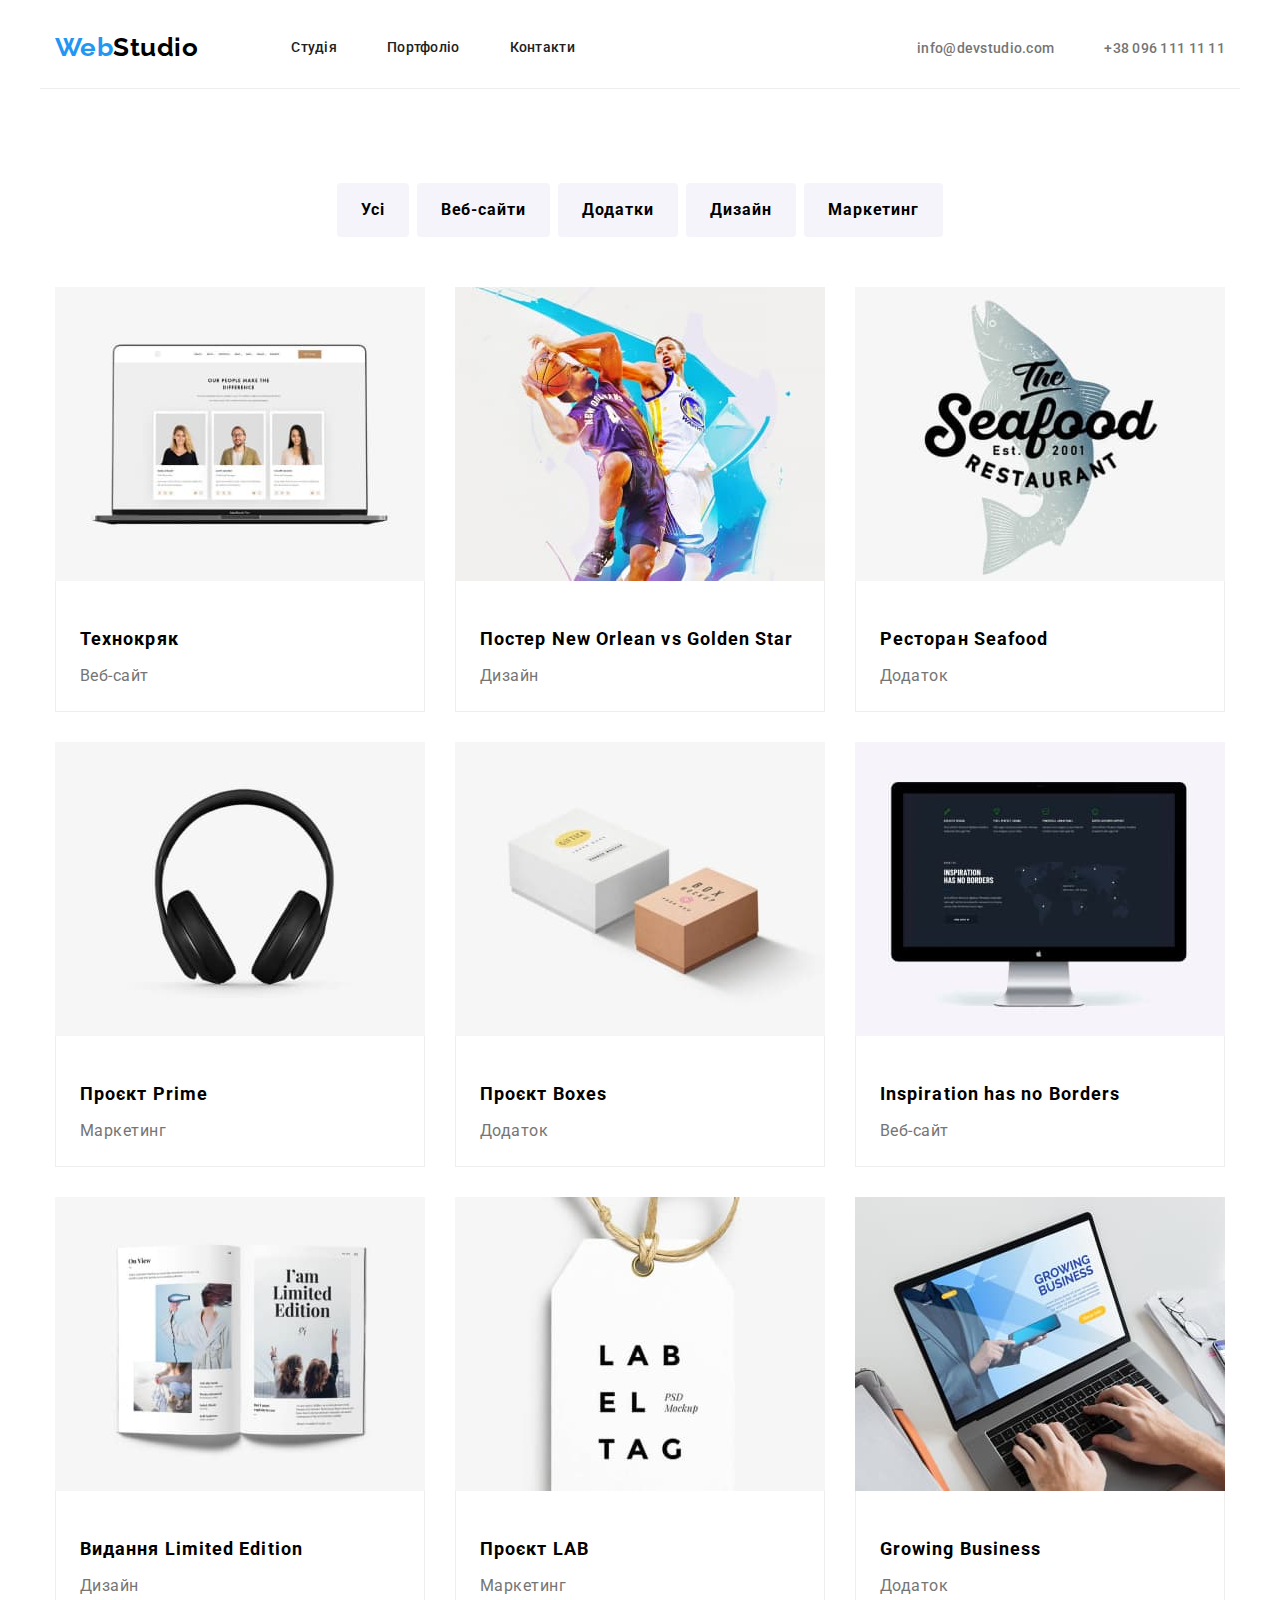
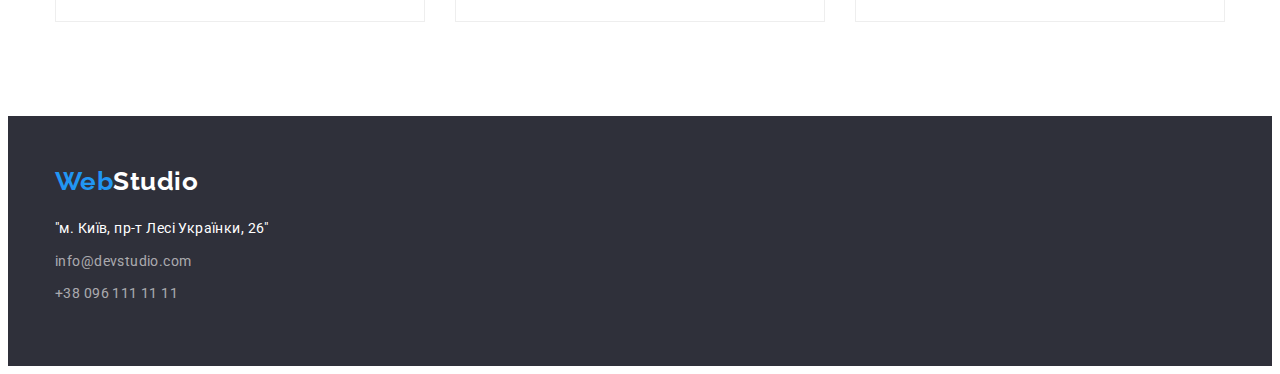
==== portfolio.html @ 7023fb93 "Summary" ====
<!DOCTYPE html>
<html lang="en">
<head>
    <meta charset="UTF-8">
    <meta http-equiv="X-UA-Compatible" content="IE=edge">
    <meta name="viewport" content="width=device-width, initial-scale=1.0">
        <link href="https://fonts.googleapis.com/css2?family=Raleway:wght@700&family=Roboto:wght@400;500;700;900&display=swap" 
    rel="stylesheet">
    <link rel="stylesheet" href="https://cdnjs.cloudflare.com/ajax/libs/modern-normalize/1.1.0/modern-normalize.min.css" integrity="sha512-wpPYUAdjBVSE4KJnH1VR1HeZfpl1ub8YT/NKx4PuQ5NmX2tKuGu6U/JRp5y+Y8XG2tV+wKQpNHVUX03MfMFn9Q==" crossorigin="anonymous" referrerpolicy="no-referrer" />
    <link rel="stylesheet" href="./styles.css">
    <title>Портфоліо</title>
</head>
<body>
    <header class="page-header">
        
        <nav class=" container main-nav">
        <a href="./index.html" class="logo"><span class="logo-blue">Web</span>Studio</a> 
        <ul class="site-nav list">
            <li class="item"><a href="./index.html"  class="link">Студія</a></li>
            <li class="item"><a href="./portfolio.html" class="link">Портфоліо</a></li>
            <li class="item"><a href="" class="link">Контакти</a></li>

        </ul>
        <ul class="auth-nav list">
            <li class="item"><a href="mailto:info@devstudio.com"class="link">info@devstudio.com</a></li>
            <li class="item"><a href="tel:+380961111111" class="link"></a><span class="link">+38 096 111 11 11</span></li>
        </ul>
    </nav>
    
</header>
   
    <main>
<h1 class="hero-titel visually-hidden">Портфоліо</h1>
<!-- Фільтр портфоліо -->
<section class="section">
    <div class="container">
    <h2 class="section-titel visually-hidden">Перелік портфоліо</h2>
    <ul class="list filter-list">
        <li class="item"><button type="button" class="button ">Усі</button></li>
        <li class="item"><button type="button" class="button ">Веб-сайти</button></li>
        <li class="item"><button type="button" class="button ">Додатки</button></li>
        <li class="item"><button type="button" class="button ">Дизайн</button></li>
        <li class="item"><button type="button" class="button ">Маркетинг</button></li>
    </ul>
    </div>

<!-- Деталі портфоліо -->

    <div class="container">
        <h2 class="section-titel visually-hidden">Деталі портфоліо</h2>
        <ul class="list portfolio-list">
            <li class="portfolio-item">
                <img src="./images/portfoliocard1.jpg" alt="Технокряк" width="370">
                <div class="portfolio-list-name">
                    <h3 class="section-titel portfolio-titel">Технокряк</h3>
                <p class="portfolio-descr">Веб-сайт</p>
                </div>
            </li>
            <li class="portfolio-item">
                <img src="./images/portfoliocard2.jpg" alt="Постер New Orlean vs Golden Star" width="370">
                <div class="portfolio-list-name">
                    <h3 class="section-titel portfolio-titel">Постер New Orlean vs Golden Star</h3>
                <p class="portfolio-descr">Дизайн</p>
                </div>
            </li>
            <li class="portfolio-item">
                <img src="./images/portfoliocard3.jpg" alt="Ресторан Seafood" width="370">
                <div class="portfolio-list-name">
                    <h3 class="section-titel portfolio-titel">Ресторан Seafood</h3>
                <p class="portfolio-descr">Додаток</p>
                </div>
            </li>
            <li class="portfolio-item">
                <img src="./images/portfoliocard4.jpg" alt="Проєкт Prime" width="370">
                <div class="portfolio-list-name">
                    <h3 class="section-titel portfolio-titel">Проєкт Prime</h3>
                <p class="portfolio-descr">Маркетинг</p>
                </div>
            </li>
            <li class="portfolio-item">
                <img src="./images/portfoliocard5.jpg" alt="Проєкт Boxes" width="370">
                <div class="portfolio-list-name">
                    <h3 class="section-titel portfolio-titel">Проєкт Boxes</h3>
                <p class="portfolio-descr">Додаток</p>
                </div>
            </li>
            <li class="portfolio-item">
                <img src="./images/portfoliocard6.jpg" alt="Inspiration has no Borders" width="370">
                <div class="portfolio-list-name">
                    <h3 class="section-titel portfolio-titel">Inspiration has no Borders</h3>
                <p class="portfolio-descr">Веб-сайт</p>
                </div>
            </li>
            <li class="portfolio-item">
                <img src="./images/portfoliocard7.jpg" alt="Видання Limited Edition" width="370">
                <div class="portfolio-list-name">
                    <h3 class="section-titel portfolio-titel">Видання Limited Edition</h3>
                <p class="portfolio-descr">Дизайн</p>
                </div>
            </li>
            <li class="portfolio-item">
                <img src="./images/portfoliocard8.jpg" alt="Проєкт LAB" width="370">
                <div class="portfolio-list-name">
                    <h3 class="section-titel portfolio-titel">Проєкт LAB</h3>
                <p class="portfolio-descr">Маркетинг</p>
                </div>
            </li>
            <li class="portfolio-item">
                <img src="./images/portfoliocard9.jpg" alt="Growing Business" width="370">
                <div class="portfolio-list-name">
                    <h3 class="section-titel portfolio-titel">Growing Business</h3>
                <p class="portfolio-descr">Додаток</p>
                </div>
            </li>
        </ul>
    </div>
</section>
    </main>
    <!-- Підвал -->
    <footer class="page-footer">
        <div class="container">
        <a href="./index.html" class="logo"><span class="logo-blue">Web</span><span class="logo-wight">Studio</span></a>
        <address>
        <ul class="footer-nav list">
            <li class="item"><a href="м.Київ,пр-тЛесіУкраїнки,26" class="link-address">"м. Київ, пр-т Лесі Українки, 26"</a></li>
            <li class="item"><a href="mailto:info@devstudio.com" class="link-footer">info@devstudio.com</a></li>
            <li class="item"><a href="tel:+380961111111" ></a><span class="link-footer">+38 096 111 11 11</span></li>
        </ul>
        </address>
        </div>
        </footer>
</body>
</html>
---- styles.css ----
/* Roboto 900 700 500 400 */
/* Raleway 700 */


*{
    /* outline: 2px solid green; */
    box-sizing: border-box;
}

:root{
    --primary-acent-color:#2196F3;
    --title-test-color:  #757575;
    --section-titel-color: #000000;
    --primary-link-color: #212121;
    --hero-titel-color: #FFFFFF;
    --link-footer-color: rgba(255, 255, 255, 0.6);
    --indent: 30px;
    --items: 3;
    }


body{
    background-color: var(--hero-titel-color);
    color: var(--title-test-color);
    font-family: Roboto, sans-serif;
    letter-spacing: 0.03em;
}

h1,h2,h3,ul,p{
    margin: 0;
}
ul{
    padding-left: 0;
}

img{
    display: block;
    }

.container{
    width: 1200px;
    margin: 0 auto;
    padding-left: 15px;
    padding-right: 15px;
}

.section{
    padding-top: 94px;
    padding-bottom: 94px;
}

.logo{
    color: #000000;
}
.logo-blue{
    color: #2196F3;
}

.logo,
.logo-blue{
    font-family: 'Raleway';
    font-weight: 700;
    font-size: 26px;
    line-height: 1.2;
    text-decoration: none;
    }

.list{
    list-style: none;
    display: block;
}

/* Main-nav */

.main-nav{
    display: flex;
    align-items: center;
    border-bottom: 1px solid #EEE;
}
/* Site nav */
.site-nav{
    display: flex;
    margin-left: 93px;
} 

.site-nav .item:not(:last-child){
    margin-right: 50px;
}

.site-nav .link,
.footer-nav .link {
   display: block;
   padding-top: 32px;
   padding-bottom: 32px;
    color: var(--primary-link-color);
    font-family: 'Roboto';
    font-size: 14px;
    line-height: 1.14;
    letter-spacing: 0.02em;
    font-weight: 500;
    text-decoration: none;
}

.site-nav .link:hover,
.site-nav .link:focus {
    color: var(--primary-acent-color);
}

/* Auth-nav */

.auth-nav{
    display: flex;
    margin-left: auto;
} 
.auth-nav .item +.item{
    margin-left: 50px;
}
.auth-nav .link{
    color: var(--title-test-color);
    font-family: 'Roboto';
    font-size: 14px;
    line-height: 1.14;
    letter-spacing: 0.02em;
    font-weight: 500;
    text-decoration: none;

}
.auth-nav .link:hover,
.auth-nav .link:focus {
    color: var(--primary-acent-color);
}
/* Hero */
.hero{
    background-color: #2F303A;
    text-align: center;
    padding-top: 200px;
    padding-bottom: 200px;
}
.hero-titel{
    color: #FFFFFF;
    font-weight: 900;
    font-size: 44px;
    line-height: 1.36;
    letter-spacing: 0.06em;
    text-transform: uppercase; 
    padding-bottom: 30px;
}

/* Hidden titels */

.visually-hidden {
    position: absolute;
    width: 1px;
    height: 1px;
    margin: -1px;
    border: 0;
    padding: 0;
    white-space: nowrap;
    clip-path: inset(100%);
    clip: rect(0 0 0 0);
    overflow: hidden;
  }

/* Section features */

.features-list,
.list-work,
.team-list
{
    display: flex;
    flex-wrap: wrap;
    justify-content: space-between;
}
.features-list .item{
    width: 270px;
}
.titel-features{
    margin-bottom: 10px;
}
.section-titel{
    color: var(--section-titel-color);
    font-weight: 700;
    font-size: 14px;
    line-height: 1.14;
    letter-spacing: 0.03em;
    text-transform: uppercase;
}

.features{
    font-size: 14px;
    line-height: 1.7;
    letter-spacing: 0.03em;
}
/* Work */
.h2-titel,
.team-titel{
    margin-bottom: 50px;
    font-weight: 700;
    font-size: 36px;
    line-height: 1.16;
    text-align: center;
    letter-spacing: 0.03em;  
    text-transform: none; 
}
.nopadding-section{
    padding-top: 0;
}


/* Team */
.section-team{
    background-color: #F5F4FA;
    padding-bottom: 94px;
}

.team-list{
    text-align: center;
}
.team-name{
    font-weight: 500;
    font-size: 16px;
    line-height: 1.18;
    letter-spacing: 0.03em;
    text-transform: none;
    }

.team-job{
    font-size: 16px;
    line-height: 1.18;
    letter-spacing: 0.03em;
    text-transform: none;
    margin-top: 10px;
    }

.team-list-name{
    padding-top: 30px;
    padding-bottom: 30px;
}


/* Footer */
.page-footer{
    background-color: #2F303A;
}
.logo-wight,
.link-address{
    color: #FFFFFF;
   }

.link-address,
.link-footer{
    font-weight: 400;
    font-size: 14px;
    font-style: normal;
    line-height: 1.7;
    letter-spacing: 0.03em;
    text-decoration: none;
   }

.link-footer{
    color: rgba(255, 255, 255, 0.6);
}
.footer-nav{
    margin-top: 20px;
}

.footer-nav .item +.item{
    margin-top: 9px;
}
/* Portfolio */

/* Filter portfolio */

.filter-list{
    display: flex;
    flex-wrap: wrap;
    justify-content: center;
    padding-bottom: 50px;
}

.filter-list .item +.item{
    margin-left: 8px;
}

/* Button-portfolio */

.button{
    color: var(--section-titel-color);
    background-color: #F5F4FA;;
    display: inline-block;
    padding: 12px 24px;
    font-family: inherit;
    cursor: pointer;
    font-weight: 700;
    font-size: 16px;
    line-height: 1.87;
    letter-spacing: 0.06em;
    border: 2px;
    border-radius: 4px;
    border-color: var(--primary-acent-color);

}
.button.primary{
    color: var(--primary-acent-color);
    background-color: var(--hero-titel-color);
}
.button.secondary{
    color: var(--hero-titel-color);
    background-color: var(--primary-acent-color);
    border: 2px;
    border-radius: 4px;
    border-color: var(--primary-acent-color);
    font-weight: 700;
    font-size: 16px;
    line-height: 1.87;
    letter-spacing: 0.06em;
    
}

.button:hover,
.button:focus{
    color: var(--hero-titel-color);
    background-color: var(--primary-acent-color);
    border-color: var(--primary-acent-color);
}

.button.button.secondary:hover,
.button.button.secondary:focus{
    color: var(--section-titel-color);
    background-color: #F5F4FA;
    border-color: #F5F4FA;
}


/* Portfolio ditalies */

.portfolio-titel{
    font-weight: 700;
    font-size: 18px;
    line-height: 2;
    letter-spacing: 0.06em;
    text-transform: none;
}

.portfolio-descr{
    font-size: 16px;
    line-height: 1.87;
    letter-spacing: 0.03em;
    text-transform: none
}

.portfolio-list{
    display: flex;
    flex-wrap: wrap;
    justify-content: space-between;
    gap: var(--indent)
    }

.portfolio-titel{
    margin-top: 20px;
    margin-bottom: 4px;
}

.page-footer{
    padding-top: 50px;
    padding-bottom: 60px;
}
.portfolio-list-name{
    padding: 20px 24px;
    border: 1px solid #EEE;
    border-top: none;
    
}
.portfolio-item{
    flex-basis: calc((100% - ( var(--indent) * (var(--items)-1 )))/ var(--items) );
}
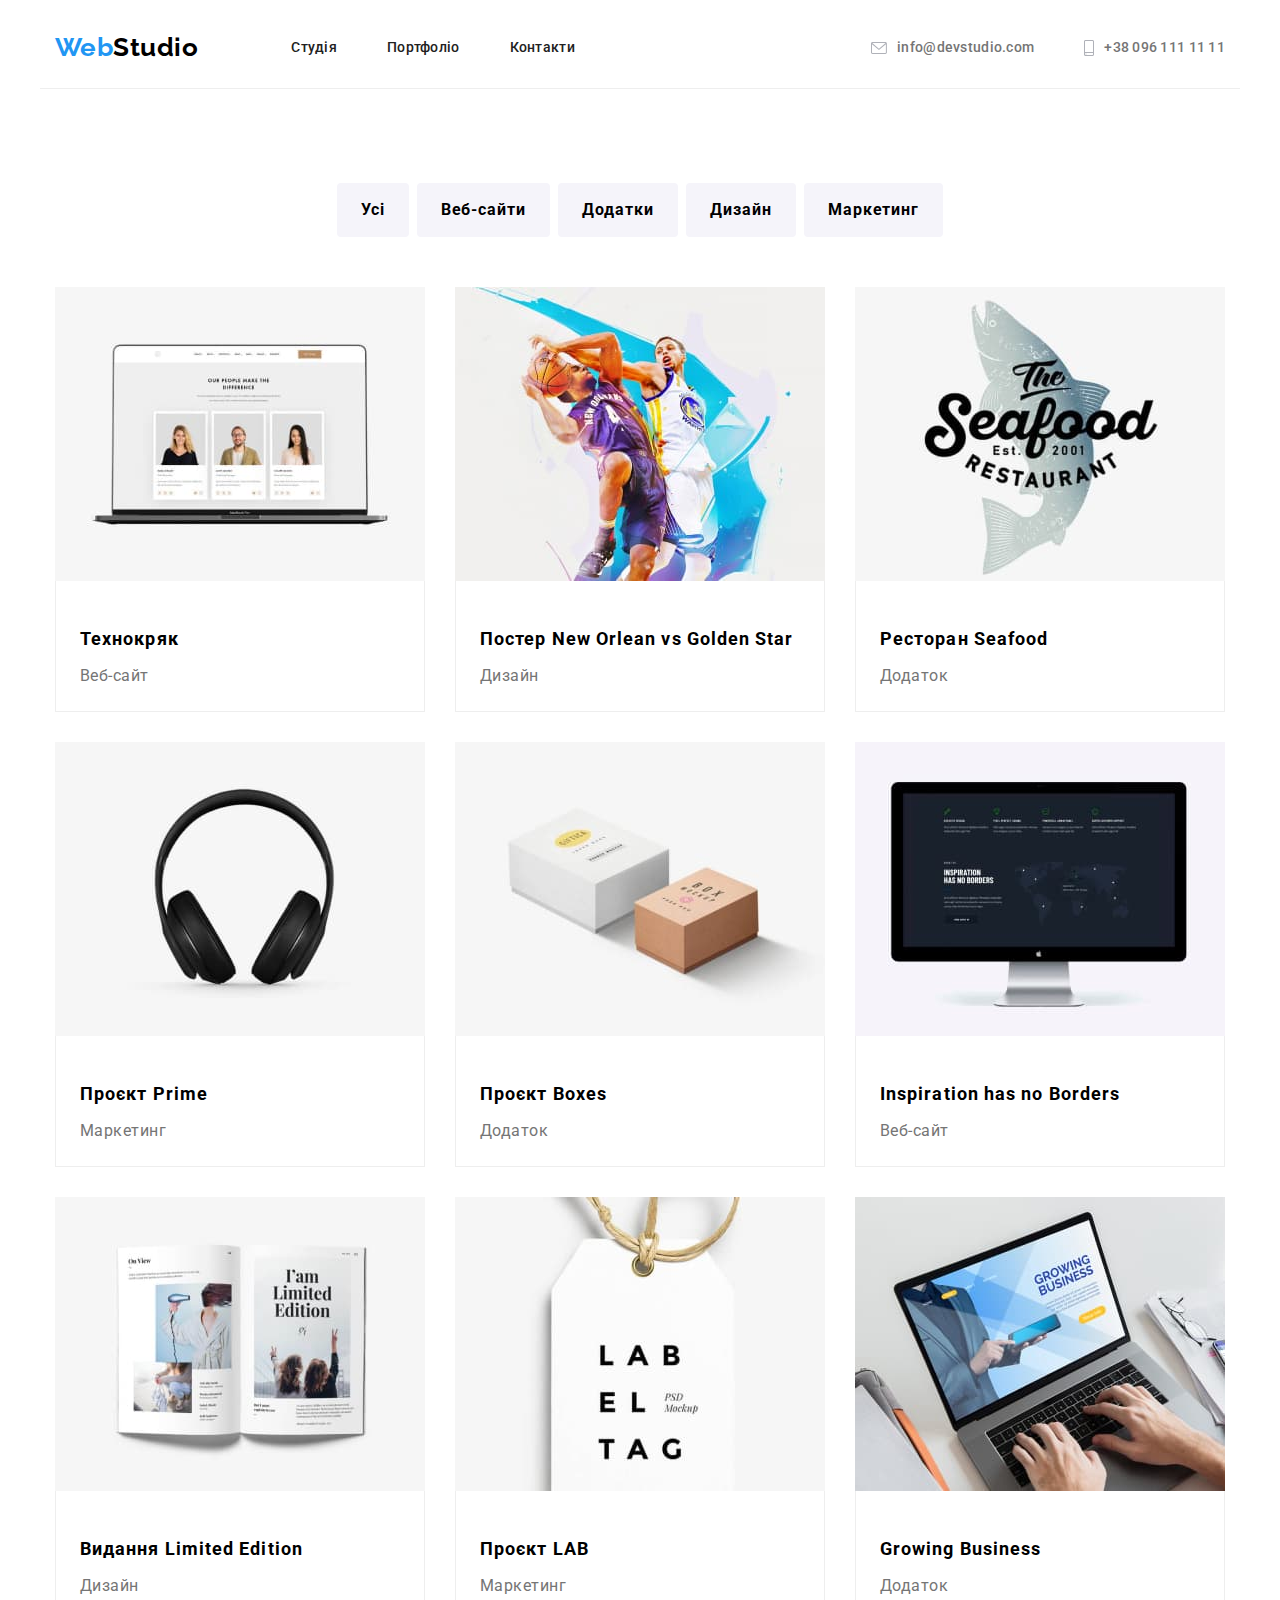
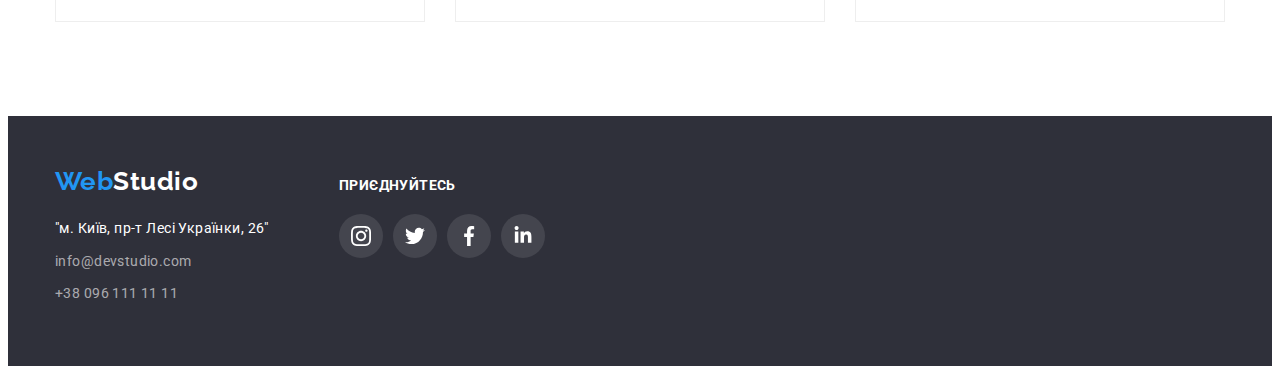
==== commit 8c8e9957: "update" ====
--- a/portfolio.html
+++ b/portfolio.html
@@ -22,10 +22,30 @@
 
         </ul>
         <ul class="auth-nav list">
-            <li class="item"><a href="mailto:info@devstudio.com"class="link">info@devstudio.com</a></li>
-            <li class="item"><a href="tel:+380961111111" class="link"></a><span class="link">+38 096 111 11 11</span></li>
-        </ul>
-    </nav>
+            <li class="item">
+                <a href="mailto:info@devstudio.com"class="link">
+                <svg
+                class="mail-icons"
+                width="20px"
+                hight="20px">
+                    <use href="./images/icons.svg#icon-mail"></use>
+                </svg>
+                info@devstudio.com
+                </a>
+            </li>
+            <li class="item">
+                <a href="tel:+380961111111" class="link">
+                    <svg
+                    class="smartphone-icons"
+                    width="20px"
+                    hight="20px">
+                        <use href="./images/icons.svg#icon-smartphone"></use>
+                    </svg>   
+                    +38 096 111 11 11    
+            </a>
+            </li>
+        </ul>
+        </nav>
     
 </header>
    
@@ -118,8 +138,10 @@
     </main>
     <!-- Підвал -->
     <footer class="page-footer">
-        <div class="container">
-        <a href="./index.html" class="logo"><span class="logo-blue">Web</span><span class="logo-wight">Studio</span></a>
+        <div class="container footer-container">
+    
+        <div>
+            <a href="./index.html" class="logo"><span class="logo-blue">Web</span><span class="logo-wight">Studio</span></a>
         <address>
         <ul class="footer-nav list">
             <li class="item"><a href="м.Київ,пр-тЛесіУкраїнки,26" class="link-address">"м. Київ, пр-т Лесі Українки, 26"</a></li>
@@ -128,6 +150,51 @@
         </ul>
         </address>
         </div>
+        
+        <div class="social-links-footer">
+            <B class="footer-logo">приєднуйтесь</B>
+            <ul class="social-links list">
+                <li class="social-links-items">
+                    <a href="" class="social-links-cirl">
+                        <svg
+                        class="social-links-icons"
+                        width="20px"
+                        hight="20px">
+                            <use href="./images/icons.svg#icon-instagram"></use>
+                        </svg>
+                    </a>
+                </li>
+                <li class="social-links-items">
+                    <a href="" class="social-links-cirl">
+                        <svg
+                        class="social-links-icons"
+                        width="20px">
+                            <use href="./images/icons.svg#icon-twitter"></use>
+                        </svg>
+                    </a>
+                </li>
+                <li class="social-links-items">
+                    <a href="" class="social-links-cirl">
+                        <svg
+                        class="social-links-icons"
+                        width="20px">
+                            <use href="./images/icons.svg#icon-facebook"></use>
+                        </svg>
+                    </a>
+                </li>
+                <li class="social-links-items">
+                    <a href="" class="social-links-cirl">
+                        <svg
+                        class="social-links-icons"
+                        width="20px">
+                            <use href="./images/icons.svg#icon-linkedin"></use>
+                        </svg>
+                    </a>
+                </li>
+             </ul>
+        </div>
+    
+        </div>
         </footer>
 </body>
 </html>--- a/styles.css
+++ b/styles.css
@@ -16,6 +16,7 @@
     --link-footer-color: rgba(255, 255, 255, 0.6);
     --indent: 30px;
     --items: 3;
+    --bghero: rgba(47, 48, 58, 0.4)
     }
 
 
@@ -111,6 +112,7 @@
 .auth-nav{
     display: flex;
     margin-left: auto;
+    
 } 
 .auth-nav .item +.item{
     margin-left: 50px;
@@ -126,15 +128,53 @@
 
 }
 .auth-nav .link:hover,
-.auth-nav .link:focus {
+.auth-nav .link:focus,
+.auth-nav .link:hover svg,
+.auth-nav .link:focus svg {
     color: var(--primary-acent-color);
-}
+    fill: var(--primary-acent-color);
+}
+
+
+/* SVG mail + tel */
+
+.mail-icons{
+    fill: #AFB1B8;
+    width: 16px;
+    height: 12px;
+    margin-right: 10px;
+    
+}
+
+.smartphone-icons{
+    fill: #AFB1B8;
+    width: 10px;
+    height: 16px;
+    margin-right: 10px;
+    
+}
+
+
+.link{
+    display: flex; 
+    justify-content: center;
+    align-items: center;
+}
+
 /* Hero */
 .hero{
+    max-width: 1600px;
+    height: 600px;
     background-color: #2F303A;
+    background-image: linear-gradient(to right, var(--bghero), var(--bghero)), url(./images/background.jpg);
+    background-repeat: no-repeat;
+    background-position: center;
+    background-size: 1600px;
+  
     text-align: center;
     padding-top: 200px;
     padding-bottom: 200px;
+    margin: 0 auto;
 }
 .hero-titel{
     color: #FFFFFF;
@@ -162,6 +202,18 @@
   }
 
 /* Section features */
+.featers-items{
+    width: 270px;
+    height: 120px;
+    background-color: #F5F4FA;
+    border-radius: 4px;
+    display: flex;
+}
+.features-links-icons{
+    margin: auto;
+    width: 70px;
+    height: 70px;
+}
 
 .features-list,
 .list-work,
@@ -176,6 +228,7 @@
 }
 .titel-features{
     margin-bottom: 10px;
+    margin-top: 30px
 }
 .section-titel{
     color: var(--section-titel-color);
@@ -216,6 +269,13 @@
 .team-list{
     text-align: center;
 }
+
+.team-cards{
+box-shadow: 0px 1px 3px rgba(0, 0, 0, 0.12), 0px 1px 1px rgba(0, 0, 0, 0.14), 0px 2px 1px rgba(0, 0, 0, 0.2);
+border-radius: 0px 0px 4px 4px;
+background-color: var(--hero-titel-color);
+}
+
 .team-name{
     font-weight: 500;
     font-size: 16px;
@@ -230,6 +290,7 @@
     letter-spacing: 0.03em;
     text-transform: none;
     margin-top: 10px;
+    padding-bottom: 16px;
     }
 
 .team-list-name{
@@ -237,6 +298,79 @@
     padding-bottom: 30px;
 }
 
+
+.social-links{
+    gap: 10px;
+    display: flex;
+    justify-content: center;
+    
+}
+.social-links-cirl{
+    display: flex;
+    justify-content: center;
+    width: 44px;
+    height: 44px; 
+    border-radius: 50%;
+      
+}
+
+.social-links-icons{
+    fill: #AFB1B8;
+    width: 20px;
+    height: 20px;
+    margin: auto;
+    
+}
+
+.social-links-cirl:hover ,
+.social-links-cirl:focus {
+    fill: var(--hero-titel-color);
+    background-color: var(--primary-acent-color);
+}
+
+.social-links-cirl:hover svg,
+.social-links-cirl:focus svg{
+    fill: var(--hero-titel-color);
+
+}
+/* Clients */
+
+.clients-list{
+    gap: 30px;
+    display: flex;
+    justify-content: center;
+}
+
+
+.clients-links{
+border: 1px solid #AFB1B8;
+border-radius: 4px;
+width: 170px;
+height: 92px;
+margin: auto;
+display: flex;
+justify-content: center;
+}
+
+.features-links-icons{
+    width: 106px;
+    height: 60px;
+    fill: #AFB1B8;
+}
+
+
+.clients-links:hover ,
+.clients-links:focus {
+    fill: var(--primary-acent-color);
+    border: 1px solid var(--primary-acent-color);
+    
+}
+
+.clients-links:hover svg,
+.clients-links:focus svg{
+    fill: var(--primary-acent-color);
+
+}
 
 /* Footer */
 .page-footer{
@@ -267,6 +401,44 @@
 .footer-nav .item +.item{
     margin-top: 9px;
 }
+
+.footer-logo{
+    color: var(--hero-titel-color);
+    font-weight: 700;
+    font-size: 14px;
+    line-height: 1.14;
+    letter-spacing: 0.03em;
+    text-transform: uppercase;
+    margin-bottom: 20px;
+    display: block;
+}
+
+.footer-container{
+    display: flex;
+    align-items: baseline;
+}
+
+.social-links-footer{
+    margin-left: 70px;
+}
+
+
+.social-links-footer .social-links-cirl {
+ background: rgba(255, 255, 255, 0.1);
+
+}
+
+.social-links-footer .social-links-icons
+{
+   fill: var(--hero-titel-color);   
+}
+
+.social-links-footer .social-links-cirl:hover,
+.social-links-footer .social-links-cirl:focus {
+    background: var(--primary-acent-color);
+    
+   }
+
 /* Portfolio */
 
 /* Filter portfolio */
@@ -298,6 +470,7 @@
     border: 2px;
     border-radius: 4px;
     border-color: var(--primary-acent-color);
+    
 
 }
 .button.primary{
@@ -322,6 +495,7 @@
     color: var(--hero-titel-color);
     background-color: var(--primary-acent-color);
     border-color: var(--primary-acent-color);
+    box-shadow: 0px 3px 1px rgba(0, 0, 0, 0.1), 0px 1px 2px rgba(0, 0, 0, 0.08), 0px 2px 2px rgba(0, 0, 0, 0.12);
 }
 
 .button.button.secondary:hover,
@@ -373,4 +547,7 @@
 }
 .portfolio-item{
     flex-basis: calc((100% - ( var(--indent) * (var(--items)-1 )))/ var(--items) );
+}
+.portfolio-item:hover{
+box-shadow: 0px 1px 1px rgba(0, 0, 0, 0.12), 0px 4px 4px rgba(0, 0, 0, 0.06), 1px 4px 6px rgba(0, 0, 0, 0.16);
 }